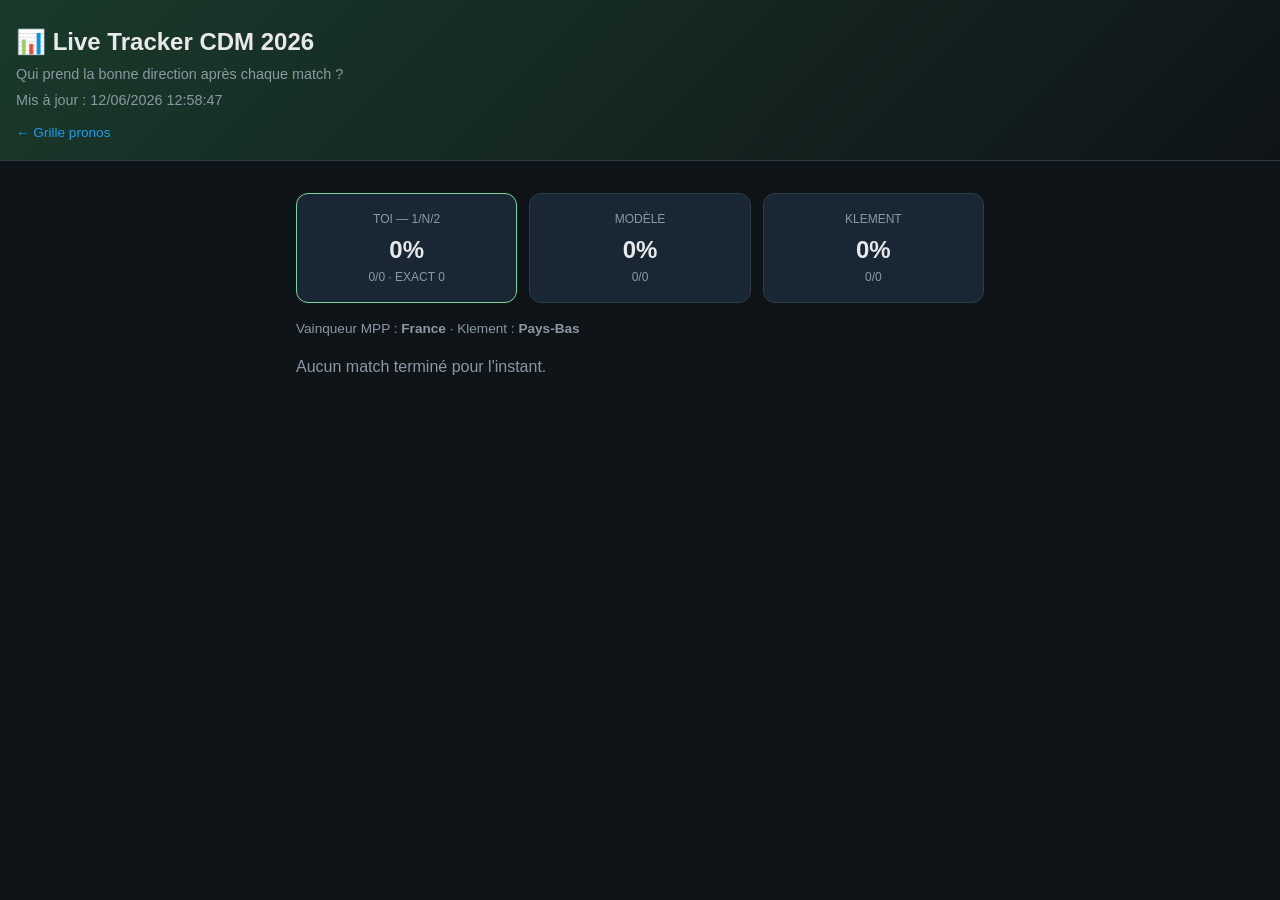
==== web/tracker.html @ 69168e4f "feat: live tracker CDM avec alertes email Compare pronos vs modèle vs Klement après chaque match, li" ====
<!DOCTYPE html>
<html lang="fr">
<head>
  <meta charset="UTF-8" />
  <meta name="viewport" content="width=device-width, initial-scale=1" />
  <title>Live Tracker — CDM 2026</title>
  <link rel="stylesheet" href="style.css" />
  <style>
    .nav { margin-top: 0.75rem; font-size: 0.85rem; }
    .nav a { color: #1d9bf0; text-decoration: none; margin-right: 1rem; }
    .scoreboard {
      display: grid;
      grid-template-columns: repeat(auto-fit, minmax(140px, 1fr));
      gap: 0.75rem;
      margin: 1rem 0;
    }
    .score-card {
      background: #192734;
      border: 1px solid #2f3b47;
      border-radius: 12px;
      padding: 1rem;
      text-align: center;
    }
    .score-card .label { font-size: 0.75rem; color: #8b98a5; text-transform: uppercase; }
    .score-card .value { font-size: 1.5rem; font-weight: 700; margin-top: 0.25rem; }
    .score-card.leader { border-color: #7dd3a0; }
    .alert-box {
      background: #2a2010;
      border: 1px solid #4a3a20;
      border-radius: 12px;
      padding: 1rem;
      margin-bottom: 1rem;
    }
    .alert-box.warning { background: #2a1510; border-color: #6a3020; }
    .alert-box.info { background: #10202a; border-color: #204060; }
    .result-row {
      display: grid;
      grid-template-columns: 1fr auto auto;
      gap: 0.5rem;
      align-items: center;
      padding: 0.75rem 0;
      border-bottom: 1px solid #2f3b47;
      font-size: 0.9rem;
    }
    .result-row:last-child { border-bottom: none; }
    .badge {
      display: inline-block;
      width: 1.25rem;
      height: 1.25rem;
      border-radius: 50%;
      text-align: center;
      line-height: 1.25rem;
      font-size: 0.7rem;
      font-weight: 700;
    }
    .badge.ok { background: #1a4d2e; color: #7dd3a0; }
    .badge.ko { background: #4d1a1a; color: #f87171; }
    .badge.na { background: #2f3b47; color: #8b98a5; }
    .winner-picks { color: #8b98a5; font-size: 0.85rem; margin-top: 0.5rem; }
  </style>
</head>
<body>
  <header>
    <h1>📊 Live Tracker CDM 2026</h1>
    <p class="subtitle">Qui prend la bonne direction après chaque match ?</p>
    <p class="subtitle" id="updated"></p>
    <nav class="nav">
      <a href="index.html">← Grille pronos</a>
    </nav>
  </header>

  <main id="app" style="max-width:720px;margin:0 auto;padding:1rem;">
    <p id="loading">Chargement…</p>
  </main>

  <script src="tracker.js"></script>
</body>
</html>
---- web/style.css ----
* { box-sizing: border-box; margin: 0; padding: 0; }

body {
  font-family: -apple-system, BlinkMacSystemFont, "Segoe UI", Roboto, sans-serif;
  background: #0f1419;
  color: #e7e9ea;
  line-height: 1.5;
  min-height: 100vh;
}

header {
  background: linear-gradient(135deg, #1a3a2a 0%, #0f1419 100%);
  padding: 1.5rem 1rem 1rem;
  border-bottom: 1px solid #2f3b47;
  position: sticky;
  top: 0;
  z-index: 10;
}

h1 { font-size: 1.5rem; font-weight: 700; }
.subtitle { color: #8b98a5; font-size: 0.9rem; margin-top: 0.25rem; }

.stats {
  display: flex;
  flex-wrap: wrap;
  gap: 0.5rem;
  align-items: center;
  margin-top: 1rem;
}

#progress {
  background: #1e2d3d;
  padding: 0.4rem 0.75rem;
  border-radius: 20px;
  font-size: 0.85rem;
  font-weight: 600;
  color: #7dd3a0;
}

button {
  background: #1d9bf0;
  color: white;
  border: none;
  padding: 0.5rem 1rem;
  border-radius: 8px;
  font-size: 0.85rem;
  font-weight: 600;
  cursor: pointer;
}
button:hover { background: #1a8cd8; }
#btn-export { background: #2f3b47; }
#btn-export:hover { background: #3d4f5f; }

.disclaimer {
  background: #2a2010;
  color: #f0c674;
  padding: 0.6rem 1rem;
  font-size: 0.8rem;
  border-bottom: 1px solid #4a3a20;
}

main { padding: 1rem; max-width: 720px; margin: 0 auto; }

.day-group { margin-bottom: 1.5rem; }

.day-title {
  font-size: 0.75rem;
  text-transform: uppercase;
  letter-spacing: 0.08em;
  color: #8b98a5;
  margin-bottom: 0.5rem;
  padding-bottom: 0.25rem;
  border-bottom: 1px solid #2f3b47;
}

.match-card {
  background: #192734;
  border: 1px solid #2f3b47;
  border-radius: 12px;
  padding: 1rem;
  margin-bottom: 0.75rem;
  display: grid;
  grid-template-columns: 1fr auto 1fr;
  gap: 0.5rem;
  align-items: center;
}

.team {
  font-weight: 600;
  font-size: 0.95rem;
}
.team.home { text-align: right; }
.team.away { text-align: left; }

.score-inputs {
  display: flex;
  align-items: center;
  gap: 0.35rem;
  justify-content: center;
}

.score-inputs input {
  width: 2.8rem;
  height: 2.8rem;
  text-align: center;
  font-size: 1.4rem;
  font-weight: 700;
  background: #0f1419;
  border: 2px solid #3d4f5f;
  border-radius: 8px;
  color: #fff;
}
.score-inputs input:focus {
  outline: none;
  border-color: #1d9bf0;
}
.score-inputs span { color: #8b98a5; font-size: 1.2rem; }

.match-meta {
  grid-column: 1 / -1;
  display: flex;
  justify-content: space-between;
  align-items: center;
  margin-top: 0.25rem;
  font-size: 0.75rem;
  color: #8b98a5;
}

.suggestion {
  color: #7dd3a0;
  cursor: pointer;
  text-decoration: underline;
  text-underline-offset: 2px;
}
.suggestion:hover { color: #a8e6c1; }

.match-card.filled {
  border-color: #1a5c3a;
  background: #152a22;
}

footer {
  text-align: center;
  padding: 2rem 1rem;
  color: #8b98a5;
  font-size: 0.8rem;
  border-top: 1px solid #2f3b47;
  max-width: 720px;
  margin: 0 auto;
}
footer p { margin-bottom: 0.5rem; }

@media (max-width: 480px) {
  .team { font-size: 0.82rem; }
  .score-inputs input { width: 2.4rem; height: 2.4rem; font-size: 1.2rem; }
}
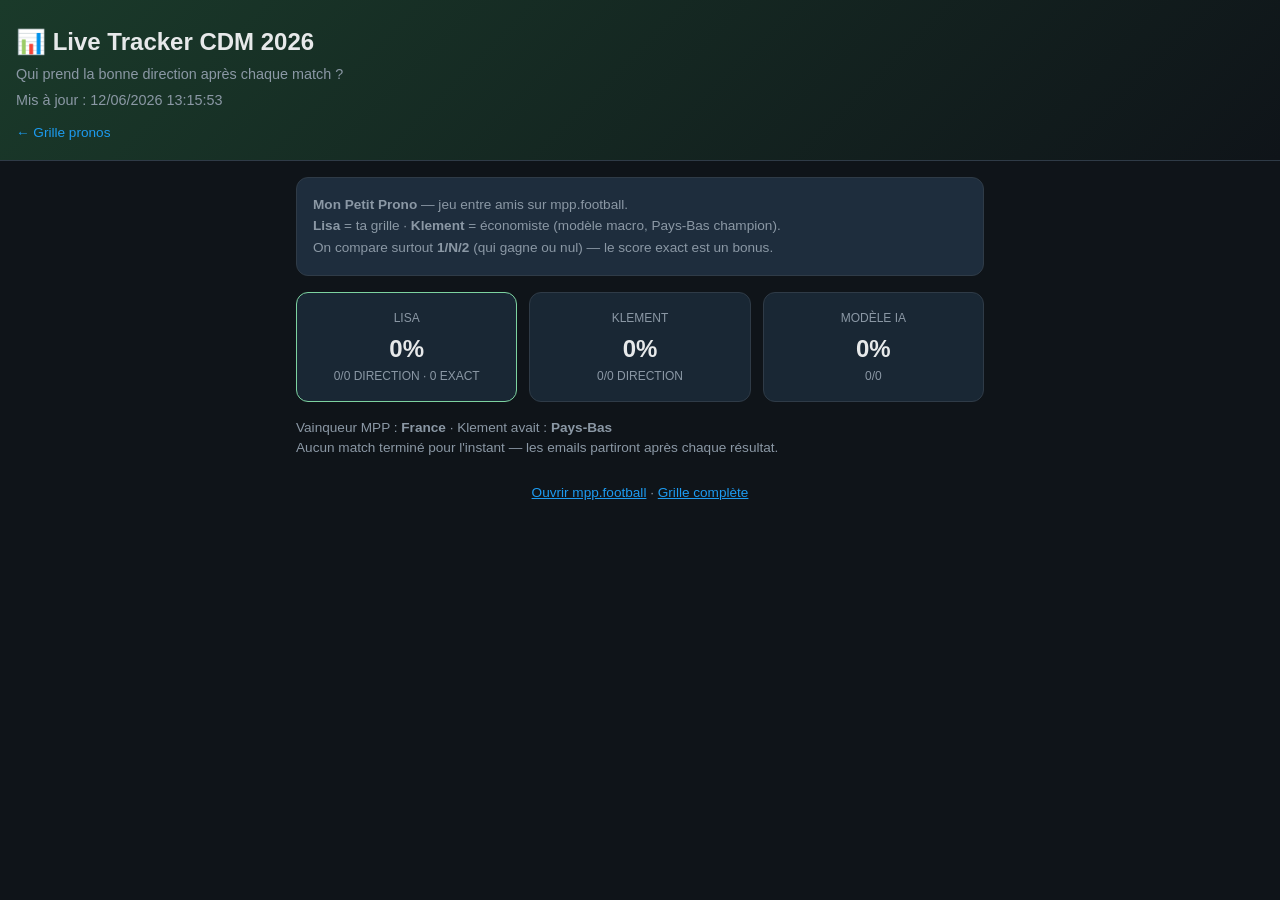
==== commit 630c6a51: "fix: email et tracker plus clairs (Lisa vs Klement, style MPP) Verdict explicite par match, intro po" ====
--- a/web/tracker.html
+++ b/web/tracker.html
@@ -57,6 +57,45 @@
     .badge.ko { background: #4d1a1a; color: #f87171; }
     .badge.na { background: #2f3b47; color: #8b98a5; }
     .winner-picks { color: #8b98a5; font-size: 0.85rem; margin-top: 0.5rem; }
+    .explain-box {
+      background: #1e2d3d;
+      border: 1px solid #2f3b47;
+      border-radius: 12px;
+      padding: 1rem;
+      font-size: 0.85rem;
+      color: #8b98a5;
+      margin-bottom: 1rem;
+      line-height: 1.6;
+    }
+    .section-title { font-size: 1rem; margin: 1.5rem 0 0.75rem; }
+    .hint { color: #8b98a5; font-size: 0.85rem; margin-bottom: 0.75rem; }
+    .score-box {
+      display: inline-block;
+      width: 2.8rem;
+      height: 2.8rem;
+      line-height: 2.8rem;
+      text-align: center;
+      font-size: 1.4rem;
+      font-weight: 700;
+      background: #0f1419;
+      border: 2px solid #1d9bf0;
+      border-radius: 8px;
+      color: #fff;
+    }
+    .score-box.old { border-style: dashed; border-color: #666; color: #666; text-decoration: line-through; }
+    .match-card.change-needed { border-color: #c9a227; background: #2a2010; }
+    .card-date { grid-column: 1 / -1; text-align: center; font-size: 0.75rem; color: #7dd3a0; margin-bottom: 0.25rem; }
+    .card-sub { grid-column: 1 / -1; font-size: 0.75rem; color: #8b98a5; margin-top: 0.5rem; text-align: center; }
+    .old-score { font-size: 0.75rem; color: #666; margin-bottom: 0.25rem; text-align: center; }
+    .verdict-box {
+      background: #152a22;
+      border: 1px solid #1a5c3a;
+      border-radius: 12px;
+      padding: 1rem;
+      margin: -0.25rem 0 1rem;
+      font-size: 0.9rem;
+    }
+    .verdict-main { margin-top: 0.5rem; font-weight: 700; color: #7dd3a0; text-align: center; }
   </style>
 </head>
 <body>
